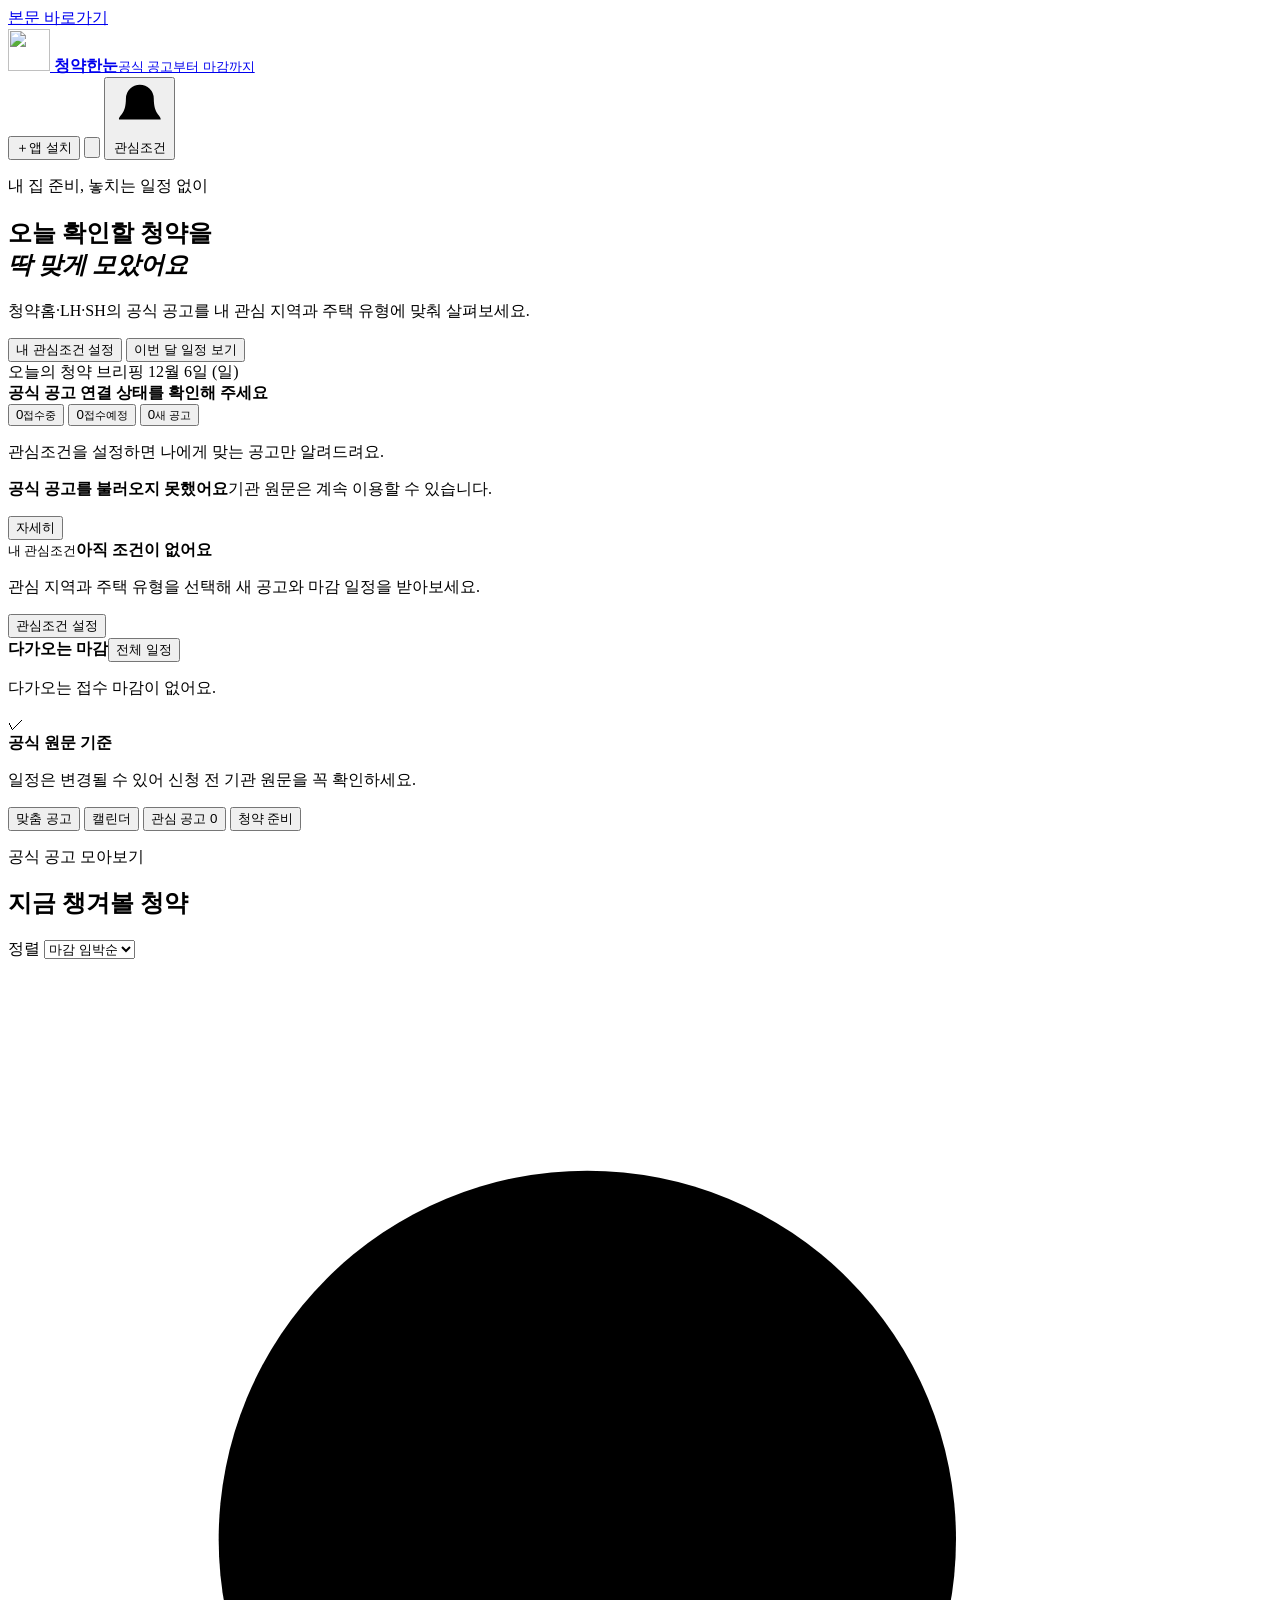
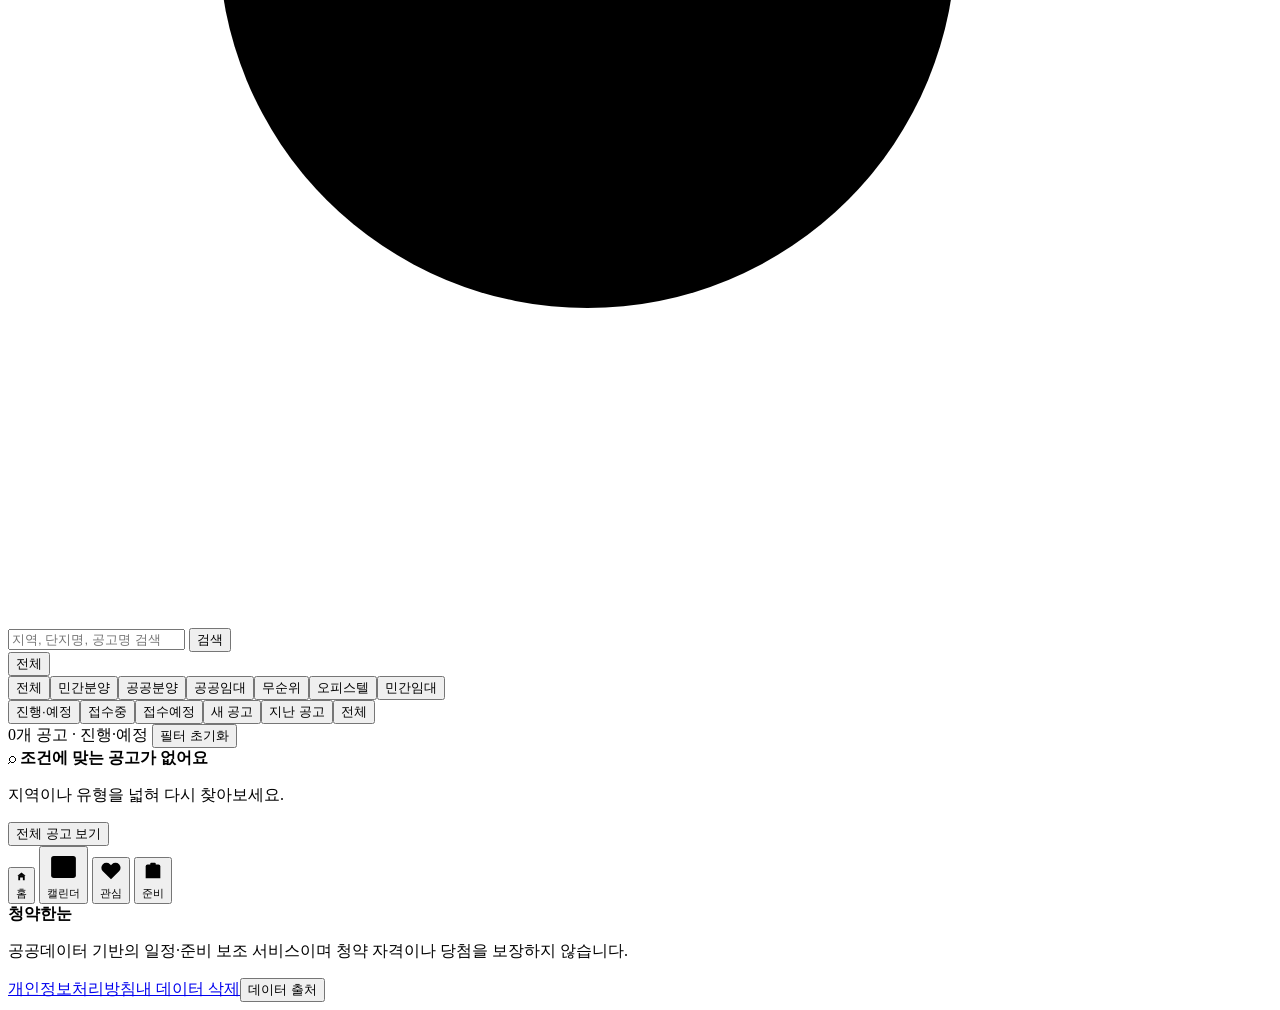
==== app/src/main/assets/www/index.html @ db64fb33 "20261127_app_src_main_assets_www_청약한눈PWA동기화" ====
<!doctype html>
<html lang="ko">
<head>
  <meta charset="utf-8">
  <meta name="viewport" content="width=device-width,initial-scale=1,viewport-fit=cover">
  <meta name="theme-color" content="#8f3658">
  <meta name="description" content="청약홈·LH·SH 공고와 접수 일정을 관심 지역과 유형에 맞춰 확인하는 청약한눈">
  <meta name="mobile-web-app-capable" content="yes">
  <meta name="apple-mobile-web-app-capable" content="yes">
  <meta name="apple-mobile-web-app-status-bar-style" content="default">
  <meta name="apple-mobile-web-app-title" content="청약한눈">
  <meta property="og:title" content="청약한눈 — 내 조건에 맞는 청약 알림">
  <meta property="og:description" content="공식 청약 공고부터 접수 마감까지, 놓치지 않게 한눈에">
  <meta property="og:type" content="website">
  <meta property="og:url" content="https://softm.github.io/cheongyakhannun/">
  <meta property="og:image" content="./assets/icon-512.png">
  <link rel="canonical" href="https://softm.github.io/cheongyakhannun/">
  <link rel="manifest" href="./manifest.webmanifest">
  <link rel="icon" href="./assets/icon-192.png" type="image/png">
  <link rel="apple-touch-icon" href="./assets/apple-touch-icon.png">
  <link rel="stylesheet" href="./styles.css">
  <title>청약한눈 — 내 조건에 맞는 청약 알림</title>
  <style>
    #bootSplash{position:fixed;inset:0;z-index:9999;display:grid;place-items:center;background:#fff8fa;color:#512437;font-family:-apple-system,BlinkMacSystemFont,"Segoe UI",sans-serif;transition:opacity .28s ease,visibility .28s ease}#bootSplash.done{opacity:0;visibility:hidden}.boot-inner{text-align:center;padding:32px}.boot-logo{width:76px;height:76px;border-radius:24px;box-shadow:0 16px 40px rgba(143,54,88,.22)}.boot-title{margin:18px 0 6px;font-size:25px;font-weight:800}.boot-copy{margin:0;color:#835a6a;font-size:15px}.boot-dots{display:flex;justify-content:center;gap:7px;margin-top:24px}.boot-dots i{width:7px;height:7px;border-radius:50%;background:#c94d7c;animation:boot 1.1s infinite ease-in-out}.boot-dots i:nth-child(2){animation-delay:.14s}.boot-dots i:nth-child(3){animation-delay:.28s}@keyframes boot{0%,80%,100%{opacity:.28;transform:translateY(0)}40%{opacity:1;transform:translateY(-5px)}}
  </style>
</head>
<body>
  <div id="bootSplash" role="status" aria-live="polite">
    <div class="boot-inner">
      <img class="boot-logo" src="./assets/icon.svg" alt="">
      <p class="boot-title">청약한눈</p>
      <p class="boot-copy">나에게 맞는 청약 일정을 준비하고 있어요</p>
      <span class="boot-dots" aria-hidden="true"><i></i><i></i><i></i></span>
    </div>
  </div>

  <a class="skip-link" href="#mainContent">본문 바로가기</a>

  <header class="app-header">
    <a class="brand" href="./" aria-label="청약한눈 홈">
      <img src="./assets/icon.svg" alt="" width="42" height="42">
      <span><strong>청약한눈</strong><small>공식 공고부터 마감까지</small></span>
    </a>
    <div class="header-actions">
      <button class="icon-text-button install-entry" id="installButton" type="button" hidden>
        <span aria-hidden="true">＋</span><span>앱 설치</span>
      </button>
      <button class="icon-button" id="sourceButton" type="button" aria-label="데이터 출처와 갱신 상태" title="데이터 출처와 갱신 상태">
        <svg viewBox="0 0 24 24" aria-hidden="true"><path d="M12 22a10 10 0 1 0 0-20 10 10 0 0 0 0 20Zm0-11v6m0-10h.01"/></svg>
      </button>
      <button class="header-alert-button" id="openWatchButton" type="button">
        <svg viewBox="0 0 24 24" aria-hidden="true"><path d="M18 8a6 6 0 0 0-12 0c0 7-3 7-3 9h18c0-2-3-2-3-9m-8 13h4"/></svg>
        <span id="headerWatchLabel">관심조건</span>
      </button>
    </div>
  </header>

  <main id="mainContent">
    <section class="hero-shell" aria-labelledby="heroTitle">
      <div class="hero-copy">
        <p class="eyebrow">내 집 준비, 놓치는 일정 없이</p>
        <h1 id="heroTitle">오늘 확인할 청약을<br><em>딱 맞게 모았어요</em></h1>
        <p>청약홈·LH·SH의 공식 공고를 내 관심 지역과 주택 유형에 맞춰 살펴보세요.</p>
        <div class="hero-actions">
          <button class="primary-button" id="heroWatchButton" type="button">내 관심조건 설정</button>
          <button class="secondary-button" id="heroCalendarButton" type="button">이번 달 일정 보기</button>
        </div>
      </div>
      <div class="today-card" aria-label="오늘의 청약 요약">
        <div class="today-card-top">
          <span class="today-label">오늘의 청약 브리핑</span>
          <span class="today-date" id="todayDate">-</span>
        </div>
        <strong class="today-headline" id="todayHeadline">공식 공고를 확인하고 있어요</strong>
        <div class="metric-row">
          <button type="button" data-quick-phase="open"><span id="openCount">0</span><small>접수중</small></button>
          <button type="button" data-quick-phase="upcoming"><span id="upcomingCount">0</span><small>접수예정</small></button>
          <button type="button" data-quick-phase="announced"><span id="newCount">0</span><small>새 공고</small></button>
        </div>
        <p class="today-note" id="todayNote">관심조건을 설정하면 나에게 맞는 공고만 알려드려요.</p>
      </div>
    </section>

    <section class="data-banner" id="dataBanner" aria-live="polite">
      <span class="data-status-dot" aria-hidden="true"></span>
      <p><strong id="dataStatusTitle">공식 데이터를 불러오는 중</strong><span id="dataStatusCopy">잠시만 기다려 주세요.</span></p>
      <button type="button" id="dataStatusAction">자세히</button>
    </section>

    <section class="workspace" aria-label="청약 공고 탐색">
      <aside class="side-panel">
        <section class="side-card watch-card">
          <div class="side-card-title">
            <span class="soft-icon bell-icon" aria-hidden="true"></span>
            <div><small>내 관심조건</small><strong id="watchTitle">아직 조건이 없어요</strong></div>
          </div>
          <p id="watchSummary">관심 지역과 주택 유형을 선택해 새 공고와 마감 일정을 받아보세요.</p>
          <button class="wide-soft-button" id="sideWatchButton" type="button">관심조건 설정</button>
        </section>

        <section class="side-card deadline-card">
          <div class="side-card-heading"><strong>다가오는 마감</strong><button type="button" data-view-target="calendar">전체 일정</button></div>
          <div id="deadlineList" class="deadline-list"><p class="mini-empty">일정을 불러오는 중이에요.</p></div>
        </section>

        <section class="trust-card">
          <span class="trust-mark" aria-hidden="true">✓</span>
          <div><strong>공식 원문 기준</strong><p>일정은 변경될 수 있어 신청 전 기관 원문을 꼭 확인하세요.</p></div>
        </section>
      </aside>

      <div class="main-panel">
        <div class="view-tabs" role="tablist" aria-label="청약한눈 메뉴">
          <button id="feedTab" type="button" role="tab" aria-controls="feedView" aria-selected="true" tabindex="0" data-view="feed">맞춤 공고</button>
          <button id="calendarTab" type="button" role="tab" aria-controls="calendarView" aria-selected="false" tabindex="-1" data-view="calendar">캘린더</button>
          <button id="savedTab" type="button" role="tab" aria-controls="savedView" aria-selected="false" tabindex="-1" data-view="saved">관심 공고 <span id="savedCountBadge">0</span></button>
          <button id="prepareTab" type="button" role="tab" aria-controls="prepareView" aria-selected="false" tabindex="-1" data-view="prepare">청약 준비</button>
        </div>

        <section class="view active" id="feedView" data-view-panel="feed" role="tabpanel" aria-labelledby="feedTab">
          <div class="feed-heading">
            <div><p class="eyebrow">공식 공고 모아보기</p><h2>지금 챙겨볼 청약</h2></div>
            <label class="sort-control">정렬
              <select id="sortSelect" aria-label="공고 정렬">
                <option value="deadline">마감 임박순</option>
                <option value="recent">최근 공고순</option>
                <option value="title">이름순</option>
              </select>
            </label>
          </div>

          <form class="search-box" id="searchForm" role="search">
            <svg viewBox="0 0 24 24" aria-hidden="true"><circle cx="11" cy="11" r="7"/><path d="m20 20-4-4"/></svg>
            <input id="searchInput" type="search" placeholder="지역, 단지명, 공고명 검색" autocomplete="off" aria-label="청약 공고 검색">
            <button type="submit">검색</button>
          </form>

          <div class="filter-row" id="regionFilters" aria-label="지역 필터"></div>
          <div class="filter-row type-filters" id="typeFilters" aria-label="주택 유형 필터"></div>
          <div class="filter-row phase-filters" id="phaseFilters" aria-label="접수 상태 필터"></div>

          <div class="result-bar">
            <span id="resultSummary" role="status" aria-live="polite">공고를 불러오는 중</span>
            <button type="button" id="resetFiltersButton">필터 초기화</button>
          </div>
          <div class="notice-grid" id="noticeGrid"></div>
          <button class="load-more-button" id="loadMoreButton" type="button" hidden>공고 더 보기</button>
          <div class="empty-state" id="noticeEmpty" hidden>
            <span aria-hidden="true">⌕</span>
            <strong>조건에 맞는 공고가 없어요</strong>
            <p>지역이나 유형을 넓혀 다시 찾아보세요.</p>
            <button type="button" id="emptyResetButton">전체 공고 보기</button>
          </div>
        </section>

        <section class="view" id="calendarView" data-view-panel="calendar" role="tabpanel" aria-labelledby="calendarTab" hidden>
          <div class="feed-heading calendar-heading">
            <div><p class="eyebrow">접수부터 발표까지</p><h2>청약 캘린더</h2></div>
            <div class="month-controls">
              <button class="icon-button month-button" id="prevMonth" type="button" aria-label="이전 달">이전</button>
              <strong id="calendarTitle">-</strong>
              <button class="icon-button month-button" id="nextMonth" type="button" aria-label="다음 달">다음</button>
            </div>
          </div>
          <div class="calendar-legend" aria-label="캘린더 일정 구분"><span><i class="start"></i>접수 시작</span><span><i class="deadline"></i>접수 마감</span><span><i class="winner"></i>당첨 발표</span><span><i class="notice"></i>모집공고</span></div>
          <div class="calendar-layout">
            <div class="calendar-card">
              <div class="week-row" aria-hidden="true"><span>일</span><span>월</span><span>화</span><span>수</span><span>목</span><span>금</span><span>토</span></div>
              <div class="calendar-grid" id="calendarGrid"></div>
            </div>
            <div class="calendar-events" id="calendarEvents"></div>
          </div>
        </section>

        <section class="view" id="savedView" data-view-panel="saved" role="tabpanel" aria-labelledby="savedTab" hidden>
          <div class="feed-heading">
            <div><p class="eyebrow">다시 볼 공고만</p><h2>내 관심 공고</h2></div>
          </div>
          <div class="notice-grid" id="savedGrid"></div>
          <div class="empty-state" id="savedEmpty">
            <span aria-hidden="true">♡</span>
            <strong>저장한 공고가 없어요</strong>
            <p>공고 카드의 하트를 누르면 이곳에 모아 드려요.</p>
            <button type="button" data-view-target="feed">공고 둘러보기</button>
          </div>
        </section>

        <section class="view" id="prepareView" data-view-panel="prepare" role="tabpanel" aria-labelledby="prepareTab" hidden>
          <div class="feed-heading">
            <div><p class="eyebrow">신청 전 실수 줄이기</p><h2>청약 준비 체크리스트</h2></div>
          </div>
          <div class="prepare-grid">
            <section class="prepare-card accent">
              <span class="prepare-step">먼저</span>
              <h3>내 청약 자격 확인</h3>
              <p>무주택기간·부양가족·청약통장 가입기간과 지역 거주 요건을 확인하세요.</p>
              <a href="https://www.applyhome.co.kr/" target="_blank" rel="noopener">청약홈에서 확인</a>
            </section>
            <section class="prepare-card">
              <span class="prepare-step">서류</span>
              <h3>공고문 기준으로 준비</h3>
              <div class="check-list" id="prepareChecklist">
                <label><input type="checkbox" value="account"><span>청약통장 가입·예치금 확인</span></label>
                <label><input type="checkbox" value="resident"><span>주민등록등·초본과 거주기간 확인</span></label>
                <label><input type="checkbox" value="family"><span>가족관계·혼인 관련 서류 확인</span></label>
                <label><input type="checkbox" value="income"><span>소득·자산 기준과 증빙 확인</span></label>
                <label><input type="checkbox" value="certificate"><span>공동·금융·간편인증 준비</span></label>
              </div>
            </section>
            <section class="prepare-card">
              <span class="prepare-step">신청일</span>
              <h3>원문을 마지막으로 확인</h3>
              <p>공고 정정, 접수 시간, 신청 순위와 지역 구분이 바뀌지 않았는지 공식 기관에서 최종 확인하세요.</p>
              <button type="button" data-view-target="saved">관심 공고 확인</button>
            </section>
            <section class="prepare-card source-links">
              <span class="prepare-step">공식기관</span>
              <h3>바로가기</h3>
              <a href="https://www.applyhome.co.kr/" target="_blank" rel="noopener">청약홈 <span>민간·무순위</span></a>
              <a href="https://apply.lh.or.kr/lhapply/main.do" target="_blank" rel="noopener">LH청약플러스 <span>공공주택</span></a>
              <a href="https://www.i-sh.co.kr/app/index.do" target="_blank" rel="noopener">SH인터넷청약 <span>서울 공공주택</span></a>
            </section>
          </div>
        </section>
      </div>
    </section>
  </main>

  <nav class="bottom-nav" aria-label="하단 메뉴">
    <button type="button" class="active" data-view-target="feed"><svg aria-hidden="true" viewBox="0 0 24 24"><path d="m3 10.5 9-7.5 9 7.5"/><path d="M5 9v11h14V9M9 20v-6h6v6"/></svg><small>홈</small></button>
    <button type="button" data-view-target="calendar"><svg aria-hidden="true" viewBox="0 0 24 24"><rect x="3" y="5" width="18" height="16" rx="2"/><path d="M16 3v4M8 3v4M3 10h18M8 14h.01M12 14h.01M16 14h.01M8 18h.01M12 18h.01"/></svg><small>캘린더</small></button>
    <button type="button" data-view-target="saved"><svg aria-hidden="true" viewBox="0 0 24 24"><path d="M20.8 4.6a5.5 5.5 0 0 0-7.8 0L12 5.7l-1.1-1.1a5.5 5.5 0 0 0-7.8 7.8L12 21l8.8-8.6a5.5 5.5 0 0 0 0-7.8Z"/></svg><small>관심</small></button>
    <button type="button" data-view-target="prepare"><svg aria-hidden="true" viewBox="0 0 24 24"><path d="M9 5H6a2 2 0 0 0-2 2v13h16V7a2 2 0 0 0-2-2h-3"/><rect x="9" y="3" width="6" height="4" rx="1"/><path d="m8 13 2 2 5-5M8 19h8"/></svg><small>준비</small></button>
  </nav>

  <footer class="site-footer">
    <div><strong>청약한눈</strong><p>공공데이터 기반의 일정·준비 보조 서비스이며 청약 자격이나 당첨을 보장하지 않습니다.</p></div>
    <nav><a href="./privacy.html">개인정보처리방침</a><a href="./delete-account.html">내 데이터 삭제</a><button type="button" id="footerSourceButton">데이터 출처</button></nav>
  </footer>

  <dialog class="sheet-dialog" id="watchDialog" aria-labelledby="watchDialogTitle">
    <form method="dialog" class="dialog-shell" id="watchForm">
      <div class="dialog-handle" aria-hidden="true"></div>
      <header class="dialog-header">
        <div><p class="eyebrow">내 조건에 맞는 공고만</p><h2 id="watchDialogTitle">내 관심조건</h2></div>
        <button class="icon-button" id="closeWatchButton" aria-label="닫기" type="button">×</button>
      </header>
      <p class="dialog-lead">관심 지역과 주택 유형을 저장하면 방문할 때 맞는 공고부터 보여드려요. 조건은 이 기기에만 저장됩니다.</p>
      <fieldset><legend>관심 지역</legend><div class="choice-grid region-choice" id="watchRegions"></div></fieldset>
      <fieldset><legend>주택 유형</legend><div class="choice-grid" id="watchTypes"></div></fieldset>
      <fieldset id="notificationOptions" hidden><legend>받을 알림</legend>
        <div class="toggle-list">
          <label><span><strong>새 공고</strong><small>조건에 맞는 공고가 등록될 때</small></span><input type="checkbox" name="newNotice" checked></label>
          <label><span><strong>마감 D-3</strong><small>준비 서류를 다시 확인할 때</small></span><input type="checkbox" name="deadline3" checked></label>
          <label><span><strong>마감 D-1·당일</strong><small>접수 마감을 놓치지 않도록</small></span><input type="checkbox" name="deadline1" checked></label>
        </div>
      </fieldset>
      <p class="permission-note" id="permissionNote">웹은 방문할 때 새 공고를 표시하고, 캘린더 저장으로 마감을 챙길 수 있어요.</p>
      <div class="dialog-actions"><button class="primary-button" id="saveWatchButton" value="default" type="submit">관심조건 저장</button><button class="text-button danger-text" id="disableWatchButton" value="cancel" type="button">조건 지우기</button></div>
    </form>
  </dialog>

  <dialog class="sheet-dialog detail-dialog" id="detailDialog" aria-labelledby="detailDialogTitle">
    <article class="dialog-shell detail-shell">
      <div class="dialog-handle" aria-hidden="true"></div>
      <header class="dialog-header detail-header">
        <div><p class="eyebrow" id="detailSource">공식 공고</p><h2 id="detailDialogTitle">공고 상세</h2></div>
        <button class="icon-button" id="closeDetailButton" aria-label="닫기" type="button">×</button>
      </header>
      <div id="detailContent"></div>
    </article>
  </dialog>

  <dialog class="sheet-dialog" id="sourceDialog" aria-labelledby="sourceDialogTitle">
    <article class="dialog-shell">
      <div class="dialog-handle" aria-hidden="true"></div>
      <header class="dialog-header"><div><p class="eyebrow">투명하게 보여드려요</p><h2 id="sourceDialogTitle">데이터 출처와 상태</h2></div><button class="icon-button" id="closeSourceButton" aria-label="닫기" type="button">×</button></header>
      <p class="dialog-lead">청약한눈은 아래 공식 기관 정보를 정규화합니다. 갱신 실패나 인증키 미연결은 숨기지 않습니다.</p>
      <div class="source-status-list" id="sourceStatusList"></div>
      <p class="source-caution">접수 시간·자격·공고 정정은 기관 원문이 최종 기준입니다.</p>
      <a class="primary-link" href="./data-status.html">전체 데이터 수집 현황 보기</a>
    </article>
  </dialog>

  <dialog class="sheet-dialog" id="installDialog" aria-labelledby="installDialogTitle">
    <article class="dialog-shell">
      <div class="dialog-handle" aria-hidden="true"></div>
      <header class="dialog-header"><div><p class="eyebrow">홈 화면에서 한 번에</p><h2 id="installDialogTitle">청약한눈 앱 설치</h2></div><button class="icon-button" id="closeInstallButton" aria-label="닫기" type="button">×</button></header>
      <div class="install-guide" id="installGuide"></div>
    </article>
  </dialog>

  <div class="toast" id="toast" role="status" aria-live="polite"></div>
  <script type="module" src="./js/app.js"></script>
</body>
</html>
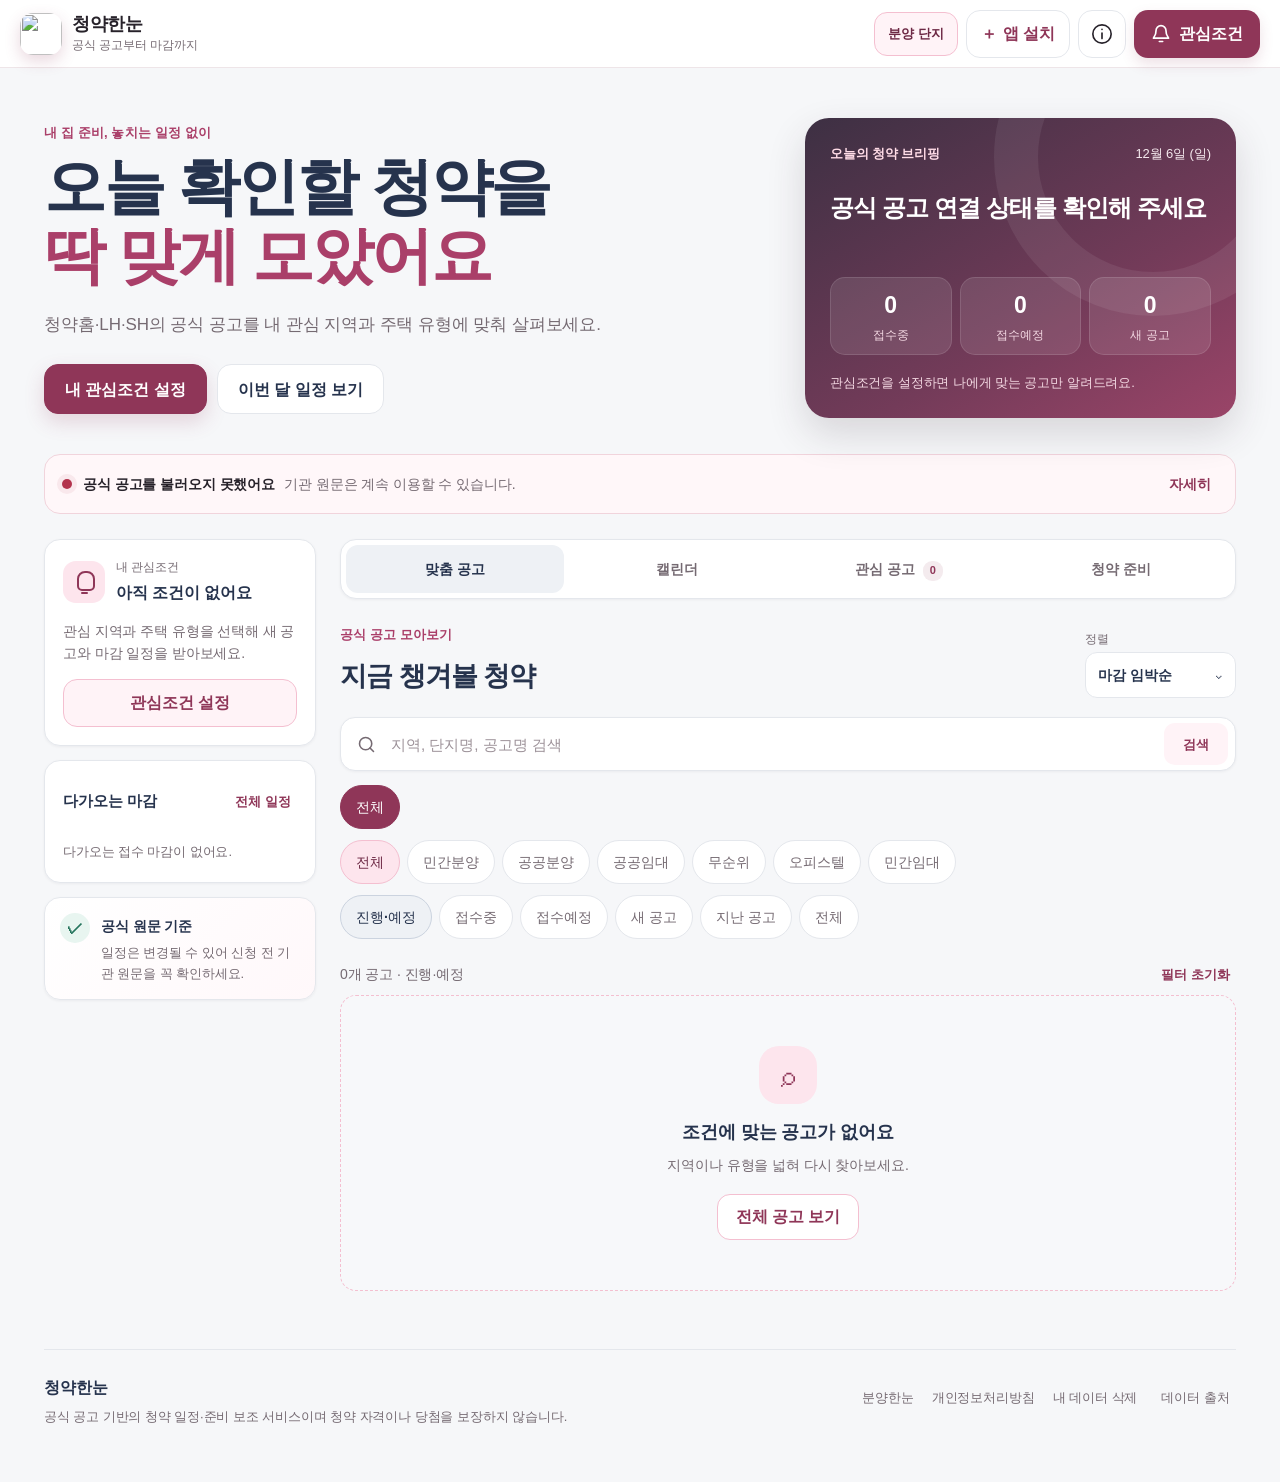
==== commit 0fe6b312: "20261127_app_src_main_assets_www_서비스_전환_화면" ====
--- a/app/src/main/assets/www/index.html
+++ b/app/src/main/assets/www/index.html
@@ -42,6 +42,7 @@
       <span><strong>청약한눈</strong><small>공식 공고부터 마감까지</small></span>
     </a>
     <div class="header-actions">
+      <a class="service-switch" href="https://softm.github.io/bunyanghannun/" target="_blank" rel="noopener" aria-label="분양한눈에서 신규 분양 단지 비교하기">분양 단지</a>
       <button class="icon-text-button install-entry" id="installButton" type="button" hidden>
         <span aria-hidden="true">＋</span><span>앱 설치</span>
       </button>
@@ -234,8 +235,8 @@
   </nav>
 
   <footer class="site-footer">
-    <div><strong>청약한눈</strong><p>공공데이터 기반의 일정·준비 보조 서비스이며 청약 자격이나 당첨을 보장하지 않습니다.</p></div>
-    <nav><a href="./privacy.html">개인정보처리방침</a><a href="./delete-account.html">내 데이터 삭제</a><button type="button" id="footerSourceButton">데이터 출처</button></nav>
+    <div><strong>청약한눈</strong><p>공식 공고 기반의 청약 일정·준비 보조 서비스이며 청약 자격이나 당첨을 보장하지 않습니다.</p></div>
+    <nav><a href="https://softm.github.io/bunyanghannun/" target="_blank" rel="noopener">분양한눈</a><a href="./privacy.html">개인정보처리방침</a><a href="./delete-account.html">내 데이터 삭제</a><button type="button" id="footerSourceButton">데이터 출처</button></nav>
   </footer>
 
   <dialog class="sheet-dialog" id="watchDialog" aria-labelledby="watchDialogTitle">
--- a/app/src/main/assets/www/styles.css
+++ b/app/src/main/assets/www/styles.css
@@ -0,0 +1,374 @@
+@font-face {
+  font-family:"SUIT Variable";
+  src:url("./assets/fonts/SUIT-Variable.woff2") format("woff2-variations");
+  font-weight:100 900;
+  font-style:normal;
+  font-display:swap;
+}
+
+:root {
+  color-scheme: light;
+  --rose-900:#6d2945;
+  --rose-800:#8f3658;
+  --rose-700:#aa3f69;
+  --rose-600:#c44e7a;
+  --rose-500:#d95c88;
+  --rose-200:#f4bfd0;
+  --rose-100:#fde5ed;
+  --rose-50:#fff3f7;
+  --plum:#3d2a3f;
+  --navy:#26334d;
+  --ink:#27222a;
+  --muted:#756a72;
+  --line:#e4e7ec;
+  --surface:#ffffff;
+  --surface-soft:#f7f8fa;
+  --canvas:#f6f7f9;
+  --success:#26755d;
+  --warning:#9d5c18;
+  --danger:#b3334d;
+  --shadow-sm:0 1px 3px rgba(16,24,40,.05);
+  --shadow-md:0 16px 40px rgba(35,43,60,.12);
+  --radius-sm:10px;
+  --radius-md:16px;
+  --radius-lg:24px;
+  --safe-bottom:env(safe-area-inset-bottom,0px);
+  font-family:"SUIT Variable",Pretendard,-apple-system,BlinkMacSystemFont,"Apple SD Gothic Neo","Noto Sans KR",sans-serif;
+}
+
+.adfit-bottom-ad { position:fixed; z-index:44; inset:auto 0 0; display:flex; align-items:center; flex-direction:column; padding-bottom:env(safe-area-inset-bottom); border-top:1px solid var(--line); background:#fff; box-shadow:0 -4px 18px rgba(64,35,48,.12); }
+.adfit-bottom-ad-panel[hidden] { display:none!important; }
+.adfit-bottom-ad-toggle { display:flex; width:88px; min-height:48px; align-items:center; justify-content:center; gap:9px; margin:0; padding:10px 14px; border:0; border-radius:0 0 18px 18px; background:var(--rose-50); color:var(--rose-800); cursor:pointer; }
+.adfit-bottom-ad-grip { display:block; width:34px; height:4px; border-radius:999px; background:var(--rose-300); }
+.adfit-bottom-ad-chevron { width:8px; height:8px; border-right:2px solid currentColor; border-bottom:2px solid currentColor; transform:translateY(-2px) rotate(45deg); transition:transform .2s ease; }
+.adfit-bottom-ad.is-collapsed { pointer-events:none; border-top-color:transparent; background:transparent; box-shadow:none; }
+.adfit-bottom-ad.is-collapsed .adfit-bottom-ad-toggle { pointer-events:auto; margin-bottom:5px; border:1px solid var(--rose-200); border-radius:24px; background:rgba(255,255,255,.96); box-shadow:var(--shadow-sm); }
+.adfit-bottom-ad.is-collapsed .adfit-bottom-ad-chevron { transform:translateY(2px) rotate(225deg); }
+.adfit-bottom-ad-panel,.adfit-bottom-ad-body { display:flex; width:100%; justify-content:center; overflow:hidden; }
+.adfit-bottom-ad-panel { padding:0 0 8px; }
+.adfit-bottom-ad-body[hidden] { display:none!important; }
+body.adfit-bottom-ad-active { padding-bottom:var(--adfit-bottom-ad-space,0px); }
+
+* { box-sizing:border-box; }
+html { scroll-behavior:smooth; }
+body { margin:0; min-width:320px; background:var(--canvas); color:var(--ink); font-size:16px; line-height:1.62; font-weight:400; letter-spacing:-.006em; -webkit-font-smoothing:antialiased; text-rendering:optimizeLegibility; }
+body:has(dialog[open]) { overflow:hidden; }
+button,input,select { font:inherit; }
+button,a { -webkit-tap-highlight-color:transparent; }
+button { color:inherit; }
+a { color:var(--rose-800); text-underline-offset:3px; }
+img,svg { display:block; }
+button:focus-visible,a:focus-visible,input:focus-visible,select:focus-visible { outline:3px solid rgba(196,78,122,.28); outline-offset:2px; }
+.skip-link { position:fixed; left:12px; top:-100px; z-index:10000; padding:12px 18px; border-radius:12px; background:var(--navy); color:white; text-decoration:none; }
+.skip-link:focus { top:12px; }
+
+.app-header { position:sticky; top:0; z-index:50; min-height:68px; display:flex; align-items:center; justify-content:space-between; gap:18px; padding:9px max(18px,calc((100vw - 1240px)/2)); border-bottom:1px solid rgba(234,223,227,.8); background:rgba(255,255,255,.92); backdrop-filter:blur(18px); }
+.brand { display:flex; align-items:center; gap:10px; min-width:0; color:var(--ink); text-decoration:none; }
+.brand img { width:42px; height:42px; border-radius:13px; box-shadow:0 6px 16px rgba(143,54,88,.2); }
+.brand span { display:grid; line-height:1.16; }
+.brand strong { font-size:18px; font-weight:680; letter-spacing:-.025em; }
+.brand small { margin-top:4px; color:var(--muted); font-size:12px; }
+.header-actions { display:flex; align-items:center; gap:8px; }
+.service-switch { min-height:44px; display:inline-flex; align-items:center; padding:0 13px; border:1px solid var(--rose-200); border-radius:13px; background:var(--rose-50); color:var(--rose-900); font-size:13px; font-weight:700; text-decoration:none; white-space:nowrap; }
+.service-switch:hover { background:var(--rose-100); }
+.icon-button,.icon-text-button,.header-alert-button { min-width:48px; min-height:48px; border:1px solid var(--line); border-radius:14px; background:var(--surface); cursor:pointer; }
+.icon-button { display:grid; place-items:center; padding:0; font-size:28px; line-height:1; }
+.icon-button svg { width:22px; height:22px; fill:none; stroke:currentColor; stroke-width:1.8; stroke-linecap:round; stroke-linejoin:round; }
+.icon-text-button { display:flex; align-items:center; gap:6px; padding:0 14px; color:var(--rose-800); font-weight:600; }
+.header-alert-button { display:flex; align-items:center; gap:8px; padding:0 16px; border-color:transparent; background:var(--rose-800); color:#fff; font-weight:650; box-shadow:0 6px 14px rgba(143,54,88,.15); }
+.header-alert-button svg { width:20px; height:20px; fill:none; stroke:currentColor; stroke-width:2; stroke-linecap:round; stroke-linejoin:round; }
+
+main { min-height:70vh; }
+.hero-shell { max-width:1240px; margin:0 auto; padding:46px 24px 32px; display:grid; grid-template-columns:minmax(0,1.25fr) minmax(340px,.75fr); gap:42px; align-items:center; }
+.hero-copy { padding:8px 0; }
+.eyebrow { margin:0 0 9px; color:var(--rose-700); font-size:13px; font-weight:600; letter-spacing:.01em; }
+.hero-copy h1 { margin:0; max-width:690px; color:var(--navy); font-size:clamp(38px,5vw,62px); font-weight:700; line-height:1.12; letter-spacing:-.04em; text-wrap:balance; }
+.hero-copy h1 em { color:var(--rose-700); font-style:normal; }
+.hero-copy>p:not(.eyebrow) { max-width:580px; margin:20px 0 0; color:var(--muted); font-size:17px; }
+.hero-actions { display:flex; flex-wrap:wrap; gap:10px; margin-top:26px; }
+.primary-button,.secondary-button,.wide-soft-button,.text-button,.danger-button { min-height:50px; border-radius:14px; padding:0 20px; cursor:pointer; font-weight:650; }
+.primary-button { border:1px solid var(--rose-800); background:var(--rose-800); color:#fff; box-shadow:0 8px 20px rgba(143,54,88,.18); }
+.secondary-button { border:1px solid var(--line); background:var(--surface); color:var(--navy); }
+.primary-button:hover,.header-alert-button:hover { background:var(--rose-900); }
+.secondary-button:hover,.icon-button:hover,.icon-text-button:hover { border-color:var(--rose-200); background:var(--rose-50); }
+
+.today-card { position:relative; overflow:hidden; min-height:288px; padding:25px; border-radius:var(--radius-lg); background:linear-gradient(150deg,#3d3043 0%,#733b59 62%,#ad496f 118%); color:#fff; box-shadow:0 16px 38px rgba(55,42,58,.16); }
+.today-card::before { content:""; position:absolute; width:230px; height:230px; top:-120px; right:-76px; border:44px solid rgba(255,255,255,.07); border-radius:50%; }
+.today-card::after { display:none; }
+.today-card>* { position:relative; z-index:1; }
+.today-card-top { display:flex; justify-content:space-between; gap:10px; align-items:center; }
+.today-label { font-size:13px; font-weight:600; color:#ffdce7; }
+.today-date { font-size:13px; color:#f5e9ee; }
+.today-headline { display:block; min-height:62px; margin-top:28px; font-size:24px; line-height:1.3; letter-spacing:-.035em; }
+.metric-row { display:grid; grid-template-columns:repeat(3,1fr); gap:8px; margin-top:23px; }
+.metric-row button { min-height:70px; padding:9px 6px; border:1px solid rgba(255,255,255,.12); border-radius:15px; background:rgba(255,255,255,.1); color:white; cursor:pointer; }
+.metric-row button:hover { background:rgba(255,255,255,.17); }
+.metric-row span { display:block; font-size:23px; font-weight:700; }
+.metric-row small { display:block; margin-top:1px; color:#f5dae4; font-size:12px; }
+.today-note { margin:17px 0 0; color:#f5dae4; font-size:13px; }
+
+.data-banner { max-width:1192px; min-height:54px; margin:0 auto 25px; padding:9px 13px 9px 17px; display:flex; align-items:center; gap:11px; border:1px solid #dcebe5; border-radius:16px; background:#f4fbf8; }
+.data-status-dot { width:10px; height:10px; flex:0 0 auto; border-radius:50%; background:var(--success); box-shadow:0 0 0 5px rgba(38,117,93,.09); }
+.data-banner.warning { border-color:#f0dec5; background:#fff9ef; }
+.data-banner.warning .data-status-dot { background:var(--warning); box-shadow:0 0 0 5px rgba(157,92,24,.09); }
+.data-banner.error { border-color:#f1d4dc; background:#fff7f9; }
+.data-banner.error .data-status-dot { background:var(--danger); box-shadow:0 0 0 5px rgba(179,51,77,.08); }
+.data-banner p { flex:1; min-width:0; margin:0; display:flex; flex-wrap:wrap; gap:4px 9px; font-size:14px; }
+.data-banner p span { color:var(--muted); }
+.data-banner button { min-width:64px; min-height:40px; border:0; background:transparent; color:var(--rose-800); font-size:14px; font-weight:650; cursor:pointer; }
+
+.workspace { max-width:1240px; margin:0 auto; padding:0 24px 58px; display:grid; grid-template-columns:272px minmax(0,1fr); gap:24px; align-items:start; }
+.side-panel { position:sticky; top:86px; display:grid; gap:14px; }
+.side-card,.trust-card { border:1px solid var(--line); border-radius:var(--radius-md); background:var(--surface); box-shadow:var(--shadow-sm); }
+.side-card { padding:18px; }
+.side-card-title { display:flex; gap:11px; align-items:center; }
+.side-card-title>div { display:grid; }
+.side-card-title small { color:var(--muted); font-size:12px; }
+.side-card-title strong { margin-top:2px; color:var(--navy); font-size:16px; }
+.soft-icon { width:42px; height:42px; flex:0 0 auto; border-radius:13px; background:var(--rose-100); position:relative; }
+.bell-icon::before { content:""; position:absolute; width:14px; height:16px; top:10px; left:14px; border:2px solid var(--rose-800); border-radius:8px 8px 5px 5px; }
+.bell-icon::after { content:""; position:absolute; width:7px; height:2px; bottom:9px; left:18px; border-radius:2px; background:var(--rose-800); }
+.watch-card>p { margin:14px 0; color:var(--muted); font-size:14px; }
+.wide-soft-button { width:100%; min-height:48px; border:1px solid var(--rose-200); background:var(--rose-50); color:var(--rose-800); }
+.side-card-heading { display:flex; align-items:center; justify-content:space-between; gap:8px; }
+.side-card-heading strong { color:var(--navy); font-size:15px; }
+.side-card-heading button { min-height:44px; border:0; background:transparent; color:var(--rose-800); font-size:13px; font-weight:600; cursor:pointer; }
+.deadline-list { display:grid; gap:9px; margin-top:8px; }
+.deadline-item { width:100%; min-height:58px; display:grid; grid-template-columns:46px 1fr; gap:9px; align-items:center; padding:7px; border:0; border-radius:12px; background:transparent; text-align:left; cursor:pointer; }
+.deadline-item:hover { background:var(--rose-50); }
+.deadline-day { display:grid; place-items:center; min-height:44px; border-radius:11px; background:var(--rose-100); color:var(--rose-800); font-size:13px; font-weight:650; }
+.deadline-item span:last-child { display:grid; min-width:0; }
+.deadline-item strong { overflow:hidden; color:var(--navy); font-size:14px; text-overflow:ellipsis; white-space:nowrap; }
+.deadline-item small { color:var(--muted); font-size:13px; }
+.mini-empty { margin:10px 0 2px; color:var(--muted); font-size:13px; }
+.trust-card { display:flex; gap:11px; padding:15px; background:linear-gradient(135deg,#fff,#fff8fa); }
+.trust-mark { width:30px; height:30px; display:grid; place-items:center; flex:0 0 auto; border-radius:50%; background:#e8f5f0; color:var(--success); font-weight:900; }
+.trust-card strong { color:var(--navy); font-size:14px; }
+.trust-card p { margin:3px 0 0; color:var(--muted); font-size:13px; }
+
+.main-panel { min-width:0; }
+.view-tabs { display:flex; gap:4px; padding:5px; border:1px solid var(--line); border-radius:16px; background:var(--surface); box-shadow:var(--shadow-sm); }
+.view-tabs button { position:relative; min-height:48px; flex:1; border:0; border-radius:12px; background:transparent; color:var(--muted); cursor:pointer; font-size:14px; font-weight:600; }
+.view-tabs button[aria-selected="true"] { background:#eef1f5; color:var(--navy); box-shadow:none; }
+.view-tabs button span { min-width:20px; height:20px; display:inline-grid; place-items:center; margin-left:4px; border-radius:9px; background:rgba(143,54,88,.1); color:var(--rose-800); font-size:11px; }
+.view-tabs button[aria-selected="true"] span { background:var(--rose-100); color:var(--rose-900); }
+.view { padding-top:25px; }
+.feed-heading { display:flex; align-items:end; justify-content:space-between; gap:16px; }
+.feed-heading h2 { margin:0; color:var(--navy); font-size:27px; letter-spacing:-.035em; }
+.sort-control { position:relative; min-width:150px; color:var(--muted); font-size:12px; }
+.sort-control::after { content:"⌄"; position:absolute; right:13px; bottom:11px; color:var(--navy); pointer-events:none; font-size:17px; }
+.sort-control select { width:100%; min-height:46px; margin-top:3px; padding:0 36px 0 12px; appearance:none; border:1px solid var(--line); border-radius:12px; background:var(--surface); color:var(--navy); font-size:14px; font-weight:700; }
+.search-box { height:54px; display:grid; grid-template-columns:24px 1fr auto; align-items:center; gap:9px; margin-top:19px; padding:0 7px 0 15px; border:1px solid var(--line); border-radius:15px; background:var(--surface); box-shadow:var(--shadow-sm); }
+.search-box svg { width:21px; height:21px; fill:none; stroke:var(--muted); stroke-width:1.8; stroke-linecap:round; }
+.search-box input { min-width:0; height:48px; border:0; outline:0; background:transparent; color:var(--ink); font-size:15px; }
+.search-box input::placeholder { color:#9c9198; }
+.search-box button { min-width:64px; min-height:42px; border:0; border-radius:11px; background:var(--rose-50); color:var(--rose-800); cursor:pointer; font-size:13px; font-weight:800; }
+.filter-row { display:flex; gap:7px; margin-top:13px; padding:1px 0 4px; overflow-x:auto; scrollbar-width:thin; }
+.filter-row button { min-width:max-content; min-height:44px; padding:0 15px; border:1px solid var(--line); border-radius:22px; background:var(--surface); color:var(--muted); cursor:pointer; font-size:14px; font-weight:550; }
+.filter-row button.active { border-color:var(--rose-800); background:var(--rose-800); color:#fff; }
+.type-filters { margin-top:6px; }
+.type-filters button.active { border-color:var(--rose-200); background:var(--rose-100); color:var(--rose-900); }
+.phase-filters { margin-top:6px; }
+.phase-filters button.active { border-color:#cbd3df; background:#eef1f5; color:var(--navy); }
+.result-bar { min-height:42px; display:flex; align-items:center; justify-content:space-between; gap:12px; margin-top:10px; }
+.result-bar span { color:var(--muted); font-size:14px; }
+.result-bar button { min-height:42px; border:0; background:transparent; color:var(--rose-800); cursor:pointer; font-size:13px; font-weight:600; }
+
+.notice-grid { display:grid; grid-template-columns:repeat(2,minmax(0,1fr)); gap:13px; }
+.notice-card { position:relative; min-width:0; overflow:hidden; display:flex; flex-direction:column; border:1px solid var(--line); border-radius:var(--radius-md); background:var(--surface); box-shadow:var(--shadow-sm); transition:transform .18s ease,box-shadow .18s ease,border-color .18s ease; }
+.notice-card:hover { transform:translateY(-2px); border-color:var(--rose-200); box-shadow:var(--shadow-md); }
+.notice-card.stale { opacity:.76; }
+.notice-open { flex:1; min-width:0; padding:18px 18px 12px; border:0; background:transparent; text-align:left; cursor:pointer; }
+.card-topline { display:flex; align-items:center; justify-content:space-between; gap:9px; min-height:30px; }
+.card-badges { min-width:0; display:flex; gap:6px; align-items:center; flex-wrap:wrap; }
+.badge { display:inline-flex; align-items:center; min-height:28px; padding:0 9px; border-radius:9px; background:#f1f3f6; color:var(--muted); font-size:13px; font-weight:600; }
+.badge.phase.hot { background:#fee1e7; color:#a52f4d; }
+.badge.phase.rose { background:var(--rose-100); color:var(--rose-900); }
+.badge.phase.navy { background:#e8edf7; color:#344765; }
+.badge.source { background:#f4f1f3; color:#695b63; }
+.dday { flex:0 0 auto; color:var(--rose-800); font-size:14px; font-weight:700; }
+.notice-open h3 { min-height:50px; margin:14px 0 7px; display:-webkit-box; overflow:hidden; color:var(--navy); font-size:18px; line-height:1.38; letter-spacing:-.025em; -webkit-box-orient:vertical; -webkit-line-clamp:2; }
+.card-location { margin:0; color:var(--muted); font-size:14px; }
+.card-schedule { display:grid; grid-template-columns:repeat(2,1fr); gap:8px; margin-top:15px; }
+.schedule-cell { min-width:0; padding:10px 2px; border-top:1px solid var(--line); border-radius:0; background:transparent; }
+.schedule-cell small { display:block; color:var(--muted); font-size:13px; }
+.schedule-cell strong { display:block; overflow:hidden; margin-top:2px; color:var(--navy); font-size:14px; text-overflow:ellipsis; white-space:nowrap; }
+.tag-row { min-height:25px; display:flex; gap:5px; margin-top:13px; overflow:hidden; }
+.tag-row span { min-width:max-content; padding:3px 7px; border-radius:7px; background:#f4f5f7; color:#667085; font-size:12px; font-weight:550; }
+.card-footer { min-height:49px; display:flex; align-items:center; justify-content:space-between; gap:10px; padding:0 12px 0 18px; border-top:1px solid #f1e9ec; }
+.card-footer span { overflow:hidden; color:var(--muted); font-size:13px; text-overflow:ellipsis; white-space:nowrap; }
+.load-more-button { width:100%; min-height:50px; margin-top:14px; border:1px solid var(--line); border-radius:14px; background:var(--surface); color:var(--navy); cursor:pointer; font-weight:650; }
+.save-button { width:46px; height:46px; display:grid; place-items:center; flex:0 0 auto; border:0; border-radius:12px; background:transparent; color:var(--rose-700); cursor:pointer; font-size:24px; }
+.save-button.saved { background:var(--rose-50); color:var(--rose-800); }
+.empty-state { padding:50px 24px; border:1px dashed var(--rose-200); border-radius:var(--radius-md); background:var(--surface-soft); text-align:center; }
+.empty-state>span { display:grid; place-items:center; width:58px; height:58px; margin:0 auto 14px; border-radius:20px; background:var(--rose-100); color:var(--rose-800); font-size:28px; }
+.empty-state strong { display:block; color:var(--navy); font-size:18px; }
+.empty-state p { margin:7px 0 17px; color:var(--muted); font-size:14px; }
+.empty-state button { min-height:46px; padding:0 18px; border:1px solid var(--rose-200); border-radius:13px; background:var(--surface); color:var(--rose-800); cursor:pointer; font-weight:750; }
+
+.calendar-heading { align-items:center; }
+.calendar-legend { display:flex; flex-wrap:wrap; gap:8px 16px; margin-top:14px; color:var(--muted); font-size:13px; }
+.calendar-legend span { display:inline-flex; align-items:center; gap:6px; }
+.calendar-legend i { width:7px; height:7px; border-radius:50%; background:var(--rose-500); }
+.calendar-legend i.deadline { background:#bf4949; }.calendar-legend i.winner { background:#496b91; }.calendar-legend i.notice { background:#8a7691; }
+.month-controls { display:flex; align-items:center; gap:6px; }
+.month-controls .month-button { width:52px; padding:0 8px; font-size:13px; font-weight:800; }
+.month-controls strong { min-width:110px; text-align:center; color:var(--navy); font-size:16px; }
+.calendar-layout { display:grid; grid-template-columns:minmax(0,1.25fr) minmax(250px,.75fr); gap:14px; margin-top:18px; }
+.calendar-card,.calendar-events { border:1px solid var(--line); border-radius:var(--radius-md); background:var(--surface); box-shadow:var(--shadow-sm); }
+.calendar-card { padding:16px; }
+.week-row,.calendar-grid { display:grid; grid-template-columns:repeat(7,1fr); }
+.week-row span { padding:7px 0 10px; color:var(--muted); text-align:center; font-size:12px; font-weight:750; }
+.week-row span:first-child { color:#bf4963; }.week-row span:last-child { color:#466894; }
+.calendar-day { position:relative; min-height:74px; padding:8px 5px; border:0; border-top:1px solid #f2e9ed; background:transparent; color:var(--ink); cursor:pointer; text-align:left; }
+.calendar-day:nth-child(7n+1) { color:#b8415c; }.calendar-day:nth-child(7n) { color:#466894; }
+.calendar-day.muted { opacity:.36; }
+.calendar-day.selected { border-radius:12px; background:var(--rose-50); box-shadow:inset 0 0 0 1px var(--rose-200); }
+.calendar-day.today strong { display:grid; place-items:center; width:28px; height:28px; border-radius:10px; background:var(--rose-800); color:#fff; }
+.calendar-day strong { font-size:13px; }
+.calendar-dots { display:flex; flex-wrap:wrap; gap:3px; margin-top:7px; }
+.calendar-dots i { width:6px; height:6px; border-radius:50%; background:var(--rose-500); }
+.calendar-dots i.deadline { background:#bf4949; }.calendar-dots i.winner { background:#496b91; }.calendar-dots i.notice { background:#8a7691; }
+.calendar-events { min-height:390px; padding:17px; }
+.calendar-events-header { display:flex; justify-content:space-between; gap:8px; margin-bottom:12px; }
+.calendar-events-header strong { color:var(--navy); }.calendar-events-header span { color:var(--muted); font-size:12px; }
+.calendar-event-list { display:grid; gap:8px; }
+.calendar-event { width:100%; min-height:67px; display:grid; grid-template-columns:44px 1fr; gap:10px; align-items:center; padding:8px; border:0; border-radius:13px; background:var(--surface-soft); text-align:left; cursor:pointer; }
+.calendar-event-date { display:grid; place-items:center; height:44px; border-radius:12px; background:var(--rose-100); color:var(--rose-900); font-size:11px; font-weight:850; }
+.calendar-event>span:last-child { min-width:0; display:grid; }
+.calendar-event strong { overflow:hidden; color:var(--navy); font-size:13px; text-overflow:ellipsis; white-space:nowrap; }
+.calendar-event small { color:var(--muted); font-size:11px; }
+.calendar-empty { padding:34px 12px; color:var(--muted); text-align:center; font-size:14px; }
+
+.prepare-grid { display:grid; grid-template-columns:repeat(2,minmax(0,1fr)); gap:14px; margin-top:18px; }
+.prepare-card { padding:21px; border:1px solid var(--line); border-radius:var(--radius-md); background:var(--surface); box-shadow:var(--shadow-sm); }
+.prepare-card.accent { background:linear-gradient(145deg,#fff 0%,#fff2f6 100%); border-color:var(--rose-200); }
+.prepare-step { display:inline-flex; min-height:28px; align-items:center; padding:0 9px; border-radius:9px; background:var(--rose-100); color:var(--rose-900); font-size:13px; font-weight:600; }
+.prepare-card h3 { margin:13px 0 7px; color:var(--navy); font-size:19px; }
+.prepare-card p { margin:0; color:var(--muted); font-size:14px; }
+.prepare-card>a,.prepare-card>button { min-height:46px; display:inline-flex; align-items:center; margin-top:16px; border:0; background:transparent; color:var(--rose-800); cursor:pointer; font-weight:650; text-decoration:none; }
+.check-list { display:grid; gap:6px; margin-top:12px; }
+.check-list label { min-height:48px; display:flex; align-items:center; gap:10px; padding:7px 9px; border-radius:11px; background:var(--surface-soft); cursor:pointer; }
+.check-list input { width:20px; height:20px; accent-color:var(--rose-800); }
+.check-list span { font-size:14px; }
+.source-links { display:grid; align-content:start; }
+.source-links h3 { margin-bottom:5px; }
+.source-links a { min-height:48px; justify-content:space-between; margin:4px 0 0; border-bottom:1px solid #f1e9ec; }
+.source-links a span { color:var(--muted); font-size:12px; font-weight:600; }
+
+.bottom-nav { display:none; }
+.site-footer { max-width:1192px; margin:0 auto 30px; padding:25px 0; display:flex; justify-content:space-between; gap:24px; border-top:1px solid var(--line); color:var(--muted); }
+.site-footer strong { color:var(--navy); }
+.site-footer p { max-width:620px; margin:5px 0 0; font-size:13px; }
+.site-footer nav { display:flex; flex-wrap:wrap; align-content:flex-start; gap:6px 18px; }
+.site-footer a,.site-footer button { min-height:44px; display:inline-flex; align-items:center; border:0; background:transparent; color:var(--muted); font-size:13px; text-decoration:none; cursor:pointer; }
+
+.sheet-dialog { width:min(620px,calc(100% - 24px)); max-height:min(88vh,850px); margin:auto; padding:0; border:0; border-radius:26px; background:transparent; color:var(--ink); box-shadow:var(--shadow-md); }
+.sheet-dialog::backdrop { background:rgba(30,24,31,.48); backdrop-filter:blur(3px); }
+.dialog-shell { max-height:min(88vh,850px); overflow:auto; margin:0; padding:8px 24px 25px; border-radius:26px; background:var(--surface); }
+.dialog-handle { width:42px; height:5px; margin:2px auto 8px; border-radius:5px; background:var(--line); }
+.dialog-header { display:flex; align-items:center; justify-content:space-between; gap:16px; padding:4px 0 10px; }
+.dialog-header h2 { margin:0; color:var(--navy); font-size:25px; letter-spacing:-.03em; }
+.dialog-header .icon-button { border:0; background:var(--surface-soft); font-size:28px; }
+.dialog-lead { margin:0 0 18px; color:var(--muted); font-size:14px; }
+fieldset { margin:0; padding:16px 0; border:0; border-top:1px solid var(--line); }
+fieldset legend { padding:0 0 10px; color:var(--navy); font-size:14px; font-weight:650; }
+.choice-grid { display:flex; flex-wrap:wrap; gap:7px; }
+.choice-grid label { position:relative; }
+.choice-grid input { position:absolute; opacity:0; pointer-events:none; }
+.choice-grid span { min-height:44px; display:inline-flex; align-items:center; padding:0 14px; border:1px solid var(--line); border-radius:22px; background:var(--surface); color:var(--muted); cursor:pointer; font-size:14px; font-weight:550; }
+.choice-grid input:checked+span { border-color:var(--rose-800); background:var(--rose-800); color:white; }
+.choice-grid input:focus-visible+span { outline:3px solid rgba(196,78,122,.28); outline-offset:2px; }
+.toggle-list { display:grid; gap:5px; }
+.toggle-list label { min-height:58px; display:flex; align-items:center; justify-content:space-between; gap:14px; padding:7px 3px; cursor:pointer; }
+.toggle-list label>span { display:grid; }
+.toggle-list strong { color:var(--navy); font-size:14px; }.toggle-list small { color:var(--muted); font-size:12px; }
+.toggle-list input { width:46px; height:26px; appearance:none; border-radius:20px; background:#d7d0d4; cursor:pointer; transition:.18s; }
+.toggle-list input::before { content:""; display:block; width:20px; height:20px; margin:3px; border-radius:50%; background:#fff; box-shadow:0 2px 5px rgba(0,0,0,.18); transition:.18s; }
+.toggle-list input:checked { background:var(--rose-700); }.toggle-list input:checked::before { transform:translateX(20px); }
+.permission-note { margin:5px 0 16px; padding:12px; border-radius:12px; background:var(--surface-soft); color:var(--muted); font-size:13px; }
+.dialog-actions { display:flex; gap:8px; }
+.dialog-actions .primary-button { flex:1; }
+.text-button { border:0; background:transparent; }
+.danger-text { color:var(--danger); }
+
+.detail-dialog { width:min(700px,calc(100% - 24px)); }
+.detail-shell { padding-bottom:24px; }
+.detail-hero { padding:18px; border-radius:18px; background:linear-gradient(145deg,var(--rose-50),#fff); border:1px solid var(--rose-200); }
+.detail-badges { display:flex; gap:6px; flex-wrap:wrap; }
+.detail-title { margin:14px 0 7px; color:var(--navy); font-size:25px; line-height:1.35; letter-spacing:-.035em; }
+.detail-address { margin:0; color:var(--muted); font-size:13px; }
+.detail-primary-date { display:flex; align-items:center; justify-content:space-between; gap:12px; margin-top:18px; padding:13px; border-radius:14px; background:var(--surface); }
+.detail-primary-date span { display:grid; }.detail-primary-date small { color:var(--muted); font-size:13px; }.detail-primary-date strong { color:var(--navy); font-size:15px; }.detail-primary-date b { color:var(--rose-800); font-size:20px; }
+.detail-section { padding:20px 2px 0; }
+.detail-section h3 { margin:0 0 11px; color:var(--navy); font-size:16px; }
+.timeline { display:grid; gap:0; }
+.timeline-row { position:relative; min-height:57px; display:grid; grid-template-columns:100px 1fr; gap:12px; padding:7px 0 7px 20px; }
+.timeline-row::before { content:""; position:absolute; left:3px; top:14px; width:9px; height:9px; border-radius:50%; background:var(--rose-500); box-shadow:0 0 0 4px var(--rose-100); }
+.timeline-row:not(:last-child)::after { content:""; position:absolute; left:7px; top:25px; bottom:-4px; width:1px; background:var(--rose-200); }
+.timeline-row small { color:var(--muted); font-size:12px; }.timeline-row strong { color:var(--navy); font-size:14px; }
+.detail-facts { display:grid; grid-template-columns:repeat(2,1fr); gap:8px; }
+.detail-fact { min-height:66px; padding:10px 12px; border-radius:13px; background:var(--surface-soft); }
+.detail-fact small { display:block; color:var(--muted); font-size:13px; }.detail-fact strong { display:block; margin-top:2px; color:var(--navy); font-size:14px; }
+.detail-caution { margin:18px 0 0; padding:13px; border-radius:13px; background:#fff8e9; color:#76501e; font-size:13px; }
+.detail-actions { position:sticky; bottom:-24px; display:grid; grid-template-columns:1fr 1fr; gap:8px; margin:20px -2px -24px; padding:12px 2px calc(2px + var(--safe-bottom)); background:linear-gradient(transparent,var(--surface) 15%); }
+.detail-actions button,.detail-actions a { min-height:50px; display:flex; align-items:center; justify-content:center; border-radius:14px; font-weight:800; text-decoration:none; }
+.detail-actions button { border:1px solid var(--rose-200); background:var(--rose-50); color:var(--rose-800); cursor:pointer; }.detail-actions a { background:var(--rose-800); color:#fff; }
+.source-status-list { display:grid; gap:9px; }
+.source-status-item { padding:13px; border:1px solid var(--line); border-radius:14px; }
+.source-status-item>div { display:flex; align-items:center; justify-content:space-between; gap:8px; }.source-status-item strong { color:var(--navy); font-size:14px; }.source-status-item span { padding:3px 7px; border-radius:8px; background:#e8f5f0; color:var(--success); font-size:10px; font-weight:800; }.source-status-item span.warning { background:#fff1dc; color:var(--warning); }.source-status-item span.error { background:#fee7ec; color:var(--danger); }.source-status-item p { margin:5px 0 0; color:var(--muted); font-size:12px; }.source-status-item a { min-height:42px; display:inline-flex; align-items:center; font-size:12px; font-weight:750; text-decoration:none; }
+.source-caution { margin:15px 0 0; color:var(--muted); font-size:12px; }
+.install-guide { display:grid; gap:11px; }.install-guide p { margin:0; color:var(--muted); }.install-guide ol { margin:0; padding-left:23px; color:var(--navy); }.install-guide li { margin:8px 0; }
+.toast { position:fixed; z-index:10001; left:50%; bottom:24px; max-width:min(440px,calc(100% - 32px)); min-height:48px; display:flex; align-items:center; padding:10px 17px; border-radius:14px; background:#332a34; color:#fff; box-shadow:var(--shadow-md); opacity:0; transform:translate(-50%,18px); pointer-events:none; transition:.2s ease; font-size:14px; }
+.toast.show { opacity:1; transform:translate(-50%,0); }
+
+.policy-page { background:var(--surface-soft); }
+.policy-header { max-width:780px; margin:0 auto; padding:20px 24px 0; }.policy-header a { min-height:48px; display:inline-flex; align-items:center; color:var(--rose-800); font-weight:750; text-decoration:none; }
+.policy-main { max-width:780px; margin:0 auto 50px; padding:30px 24px 48px; }
+.policy-main h1 { margin:0; color:var(--navy); font-size:clamp(34px,6vw,48px); letter-spacing:-.05em; }.policy-updated { color:var(--muted); font-size:13px; }.policy-main section { margin-top:30px; }.policy-main h2 { color:var(--navy); font-size:19px; }.policy-main section p,.policy-main>p { color:var(--muted); }
+.delete-card { margin:25px 0; padding:20px; border:1px solid var(--rose-200); border-radius:18px; background:var(--surface); }.delete-card strong { color:var(--navy); }.delete-card ul { padding-left:22px; }.delete-card p { color:var(--muted); font-size:13px; }
+.confirm-delete { min-height:52px; display:flex; align-items:center; gap:10px; cursor:pointer; }.confirm-delete input { width:21px; height:21px; accent-color:var(--rose-800); }.confirm-delete span { color:var(--navy); font-size:14px; }.danger-button { margin-top:15px; background:var(--danger); border-color:var(--danger); }.danger-button:disabled { opacity:.45; cursor:not-allowed; }.delete-result { min-height:30px; color:var(--success)!important; font-weight:750; }
+
+@media (max-width:900px) {
+  .hero-shell { grid-template-columns:1fr; gap:24px; padding-top:32px; }
+  .hero-copy { text-align:center; }.hero-copy>p:not(.eyebrow) { margin-left:auto; margin-right:auto; }.hero-actions { justify-content:center; }
+  .today-card { max-width:620px; width:100%; min-height:auto; margin:0 auto; }
+  .data-banner { margin-left:20px; margin-right:20px; }
+  .workspace { grid-template-columns:1fr; }.side-panel { position:static; grid-template-columns:repeat(2,minmax(0,1fr)); }.trust-card { display:none; }
+  .site-footer { margin-left:24px; margin-right:24px; }
+}
+
+@media (max-width:680px) {
+  body { padding-bottom:calc(68px + var(--safe-bottom)); }
+  body.adfit-bottom-ad-active { padding-bottom:calc(68px + var(--safe-bottom) + var(--adfit-bottom-ad-space,0px)); }
+  .app-header { min-height:62px; padding:8px 12px; }.brand img { width:39px; height:39px; }.brand small { display:none; }.brand strong { font-size:17px; }
+  .header-actions { gap:4px; }.header-actions>.icon-button { display:none; }.service-switch { min-width:48px; padding:0 8px; justify-content:center; font-size:12px; }.icon-text-button { padding:0 10px; }.icon-text-button span:last-child { display:none; }.header-alert-button { width:48px; padding:0; justify-content:center; }.header-alert-button span { display:none; }
+  .hero-shell { gap:16px; padding:20px 16px 14px; }.hero-copy { text-align:left; }.hero-copy h1 { font-size:31px; line-height:1.14; }.hero-copy>p:not(.eyebrow) { margin-top:12px; font-size:15px; }.hero-actions { justify-content:flex-start; margin-top:16px; }.hero-actions button { flex:1; padding:0 12px; }
+  .today-card { padding:18px; border-radius:20px; }.today-headline { min-height:auto; margin-top:14px; font-size:19px; }.metric-row { margin-top:14px; }.metric-row button { min-height:58px; }.today-note { margin-top:12px; }
+  .data-banner { margin:0 12px 14px; padding-left:13px; }.data-banner p { display:grid; gap:0; font-size:12px; }.data-banner p span { overflow:hidden; text-overflow:ellipsis; white-space:nowrap; }.data-banner button { min-width:52px; }
+  .workspace { padding:0 12px 28px; gap:0; }.side-panel { display:none; }
+  .view-tabs { display:none; }.view { padding-top:17px; }.feed-heading h2 { font-size:24px; }.sort-control { min-width:136px; }
+  .search-box { margin-top:15px; }.filter-row { margin-right:-12px; padding-right:12px; }
+  .notice-grid { grid-template-columns:1fr; }.notice-card:hover { transform:none; }.notice-open { padding:16px 16px 11px; }.notice-open h3 { min-height:auto; font-size:17px; }.card-footer { padding-left:16px; }
+  .calendar-heading { align-items:flex-start; flex-direction:column; }.month-controls { width:100%; justify-content:space-between; }.calendar-layout { grid-template-columns:1fr; }.calendar-card { padding:9px; }.calendar-day { min-height:59px; padding:6px 3px; }.calendar-events { min-height:190px; }
+  .prepare-grid { grid-template-columns:1fr; }.prepare-card { padding:18px; }
+  .bottom-nav { position:fixed; z-index:45; left:0; right:0; bottom:0; min-height:calc(64px + var(--safe-bottom)); display:grid; grid-template-columns:repeat(4,1fr); padding:4px 8px var(--safe-bottom); border-top:1px solid var(--line); background:rgba(255,255,255,.94); backdrop-filter:blur(18px); }
+  body.adfit-bottom-ad-active .bottom-nav { bottom:var(--adfit-bottom-ad-space,0px); }
+  .bottom-nav button { min-height:56px; display:grid; place-items:center; align-content:center; gap:3px; border:0; border-radius:13px; background:transparent; color:var(--muted); cursor:pointer; }.bottom-nav button svg { width:23px; height:23px; fill:none; stroke:currentColor; stroke-width:1.8; stroke-linecap:round; stroke-linejoin:round; }.bottom-nav button small { font-size:12px; }.bottom-nav button.active { color:var(--rose-800); background:var(--rose-50); font-weight:650; }
+  .site-footer { margin:10px 16px 0; padding-bottom:18px; display:block; }.site-footer nav { margin-top:12px; }
+  .sheet-dialog { width:100%; max-height:92vh; margin:auto 0 0; border-radius:25px 25px 0 0; }.dialog-shell { max-height:92vh; padding:8px 17px calc(18px + var(--safe-bottom)); border-radius:25px 25px 0 0; }.dialog-header h2 { font-size:23px; }.dialog-actions { position:sticky; bottom:calc(-18px - var(--safe-bottom)); margin:4px -17px calc(-18px - var(--safe-bottom)); padding:12px 17px calc(12px + var(--safe-bottom)); background:var(--surface); }
+  .detail-actions { bottom:calc(-18px - var(--safe-bottom)); margin-bottom:calc(-18px - var(--safe-bottom)); }.detail-title { font-size:22px; }
+  .toast { bottom:calc(78px + var(--safe-bottom)); }
+  body.adfit-bottom-ad-active .toast { bottom:calc(78px + var(--safe-bottom) + var(--adfit-bottom-ad-space,0px)); }
+}
+
+@media (max-width:420px) {
+  .service-switch { display:none; }
+  .hero-copy h1 { font-size:29px; }.hero-actions { display:grid; grid-template-columns:1fr 1fr; }.today-card { padding:16px; }.metric-row button { min-height:56px; }.metric-row span { font-size:21px; }
+  .feed-heading { align-items:flex-start; }.sort-control { min-width:126px; }
+  .detail-facts { grid-template-columns:1fr; }.dialog-actions { flex-wrap:wrap; }.dialog-actions .primary-button { min-width:100%; }.dialog-actions .text-button { width:100%; }
+}
+
+@media (prefers-reduced-motion:reduce) {
+  *,*::before,*::after { scroll-behavior:auto!important; transition-duration:.01ms!important; animation-duration:.01ms!important; animation-iteration-count:1!important; }
+}
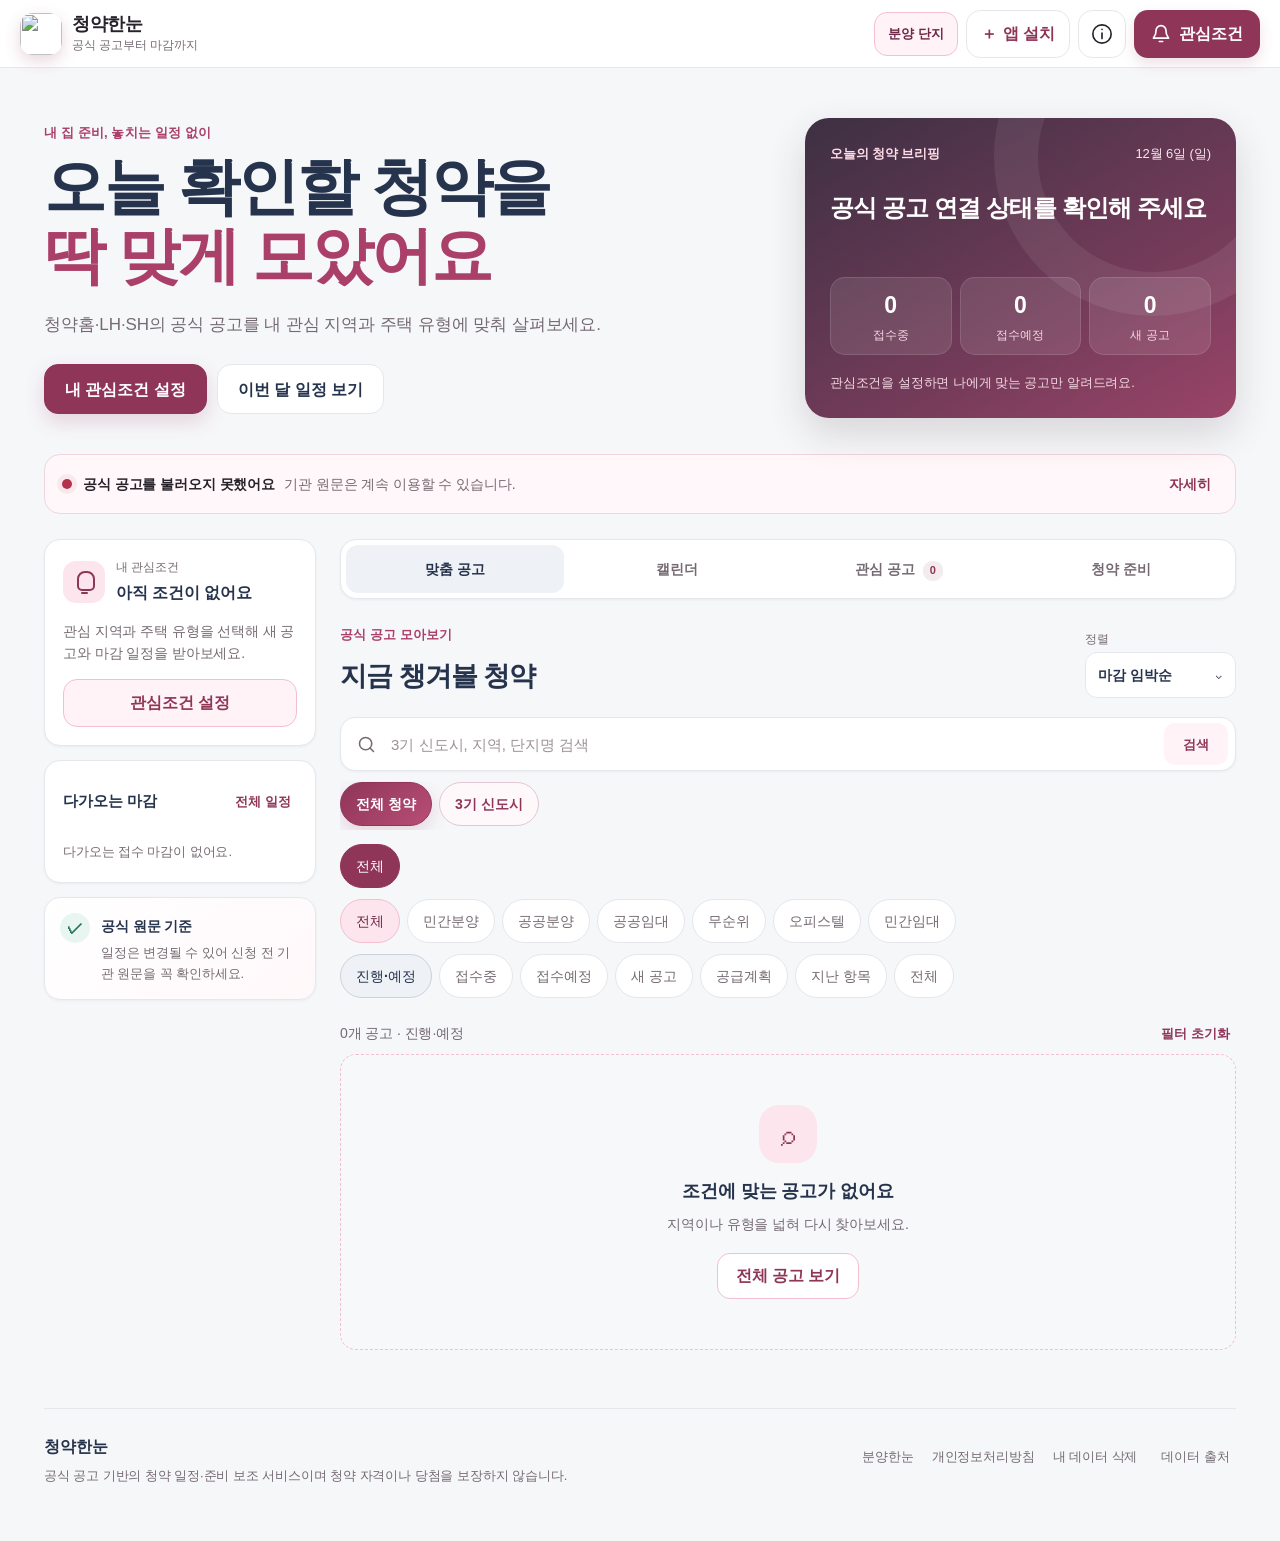
==== commit 902a38ba: "20261128_app_src_main_assets_www_3기신도시_검색화면" ====
--- a/app/src/main/assets/www/index.html
+++ b/app/src/main/assets/www/index.html
@@ -132,10 +132,11 @@
 
           <form class="search-box" id="searchForm" role="search">
             <svg viewBox="0 0 24 24" aria-hidden="true"><circle cx="11" cy="11" r="7"/><path d="m20 20-4-4"/></svg>
-            <input id="searchInput" type="search" placeholder="지역, 단지명, 공고명 검색" autocomplete="off" aria-label="청약 공고 검색">
+            <input id="searchInput" type="search" placeholder="3기 신도시, 지역, 단지명 검색" autocomplete="off" aria-label="청약 공고와 공급계획 검색">
             <button type="submit">검색</button>
           </form>
 
+          <div class="filter-row program-filters" id="programFilters" aria-label="주요 정책지구 필터"></div>
           <div class="filter-row" id="regionFilters" aria-label="지역 필터"></div>
           <div class="filter-row type-filters" id="typeFilters" aria-label="주택 유형 필터"></div>
           <div class="filter-row phase-filters" id="phaseFilters" aria-label="접수 상태 필터"></div>
--- a/app/src/main/assets/www/styles.css
+++ b/app/src/main/assets/www/styles.css
@@ -166,6 +166,9 @@
 .filter-row { display:flex; gap:7px; margin-top:13px; padding:1px 0 4px; overflow-x:auto; scrollbar-width:thin; }
 .filter-row button { min-width:max-content; min-height:44px; padding:0 15px; border:1px solid var(--line); border-radius:22px; background:var(--surface); color:var(--muted); cursor:pointer; font-size:14px; font-weight:550; }
 .filter-row button.active { border-color:var(--rose-800); background:var(--rose-800); color:#fff; }
+.program-filters { margin-top:10px; }
+.program-filters button { border-color:#e3c7d2; background:#fff8fa; color:var(--rose-800); font-weight:700; }
+.program-filters button.active { border-color:var(--rose-800); background:linear-gradient(135deg,var(--rose-800),#b84d75); color:#fff; box-shadow:0 7px 18px rgba(143,54,88,.17); }
 .type-filters { margin-top:6px; }
 .type-filters button.active { border-color:var(--rose-200); background:var(--rose-100); color:var(--rose-900); }
 .phase-filters { margin-top:6px; }
@@ -185,6 +188,7 @@
 .badge.phase.hot { background:#fee1e7; color:#a52f4d; }
 .badge.phase.rose { background:var(--rose-100); color:var(--rose-900); }
 .badge.phase.navy { background:#e8edf7; color:#344765; }
+.badge.phase.plan,.badge.program { background:#e9f5f1; color:#176348; }
 .badge.source { background:#f4f1f3; color:#695b63; }
 .dday { flex:0 0 auto; color:var(--rose-800); font-size:14px; font-weight:700; }
 .notice-open h3 { min-height:50px; margin:14px 0 7px; display:-webkit-box; overflow:hidden; color:var(--navy); font-size:18px; line-height:1.38; letter-spacing:-.025em; -webkit-box-orient:vertical; -webkit-line-clamp:2; }
@@ -197,6 +201,8 @@
 .tag-row span { min-width:max-content; padding:3px 7px; border-radius:7px; background:#f4f5f7; color:#667085; font-size:12px; font-weight:550; }
 .card-footer { min-height:49px; display:flex; align-items:center; justify-content:space-between; gap:10px; padding:0 12px 0 18px; border-top:1px solid #f1e9ec; }
 .card-footer span { overflow:hidden; color:var(--muted); font-size:13px; text-overflow:ellipsis; white-space:nowrap; }
+.notice-card.supply-plan { border-color:#cfe5dc; background:linear-gradient(180deg,#fff 0%,#fbfefc 100%); }
+.notice-card.supply-plan:hover { border-color:#9dcbb9; }
 .load-more-button { width:100%; min-height:50px; margin-top:14px; border:1px solid var(--line); border-radius:14px; background:var(--surface); color:var(--navy); cursor:pointer; font-weight:650; }
 .save-button { width:46px; height:46px; display:grid; place-items:center; flex:0 0 auto; border:0; border-radius:12px; background:transparent; color:var(--rose-700); cursor:pointer; font-size:24px; }
 .save-button.saved { background:var(--rose-50); color:var(--rose-800); }
